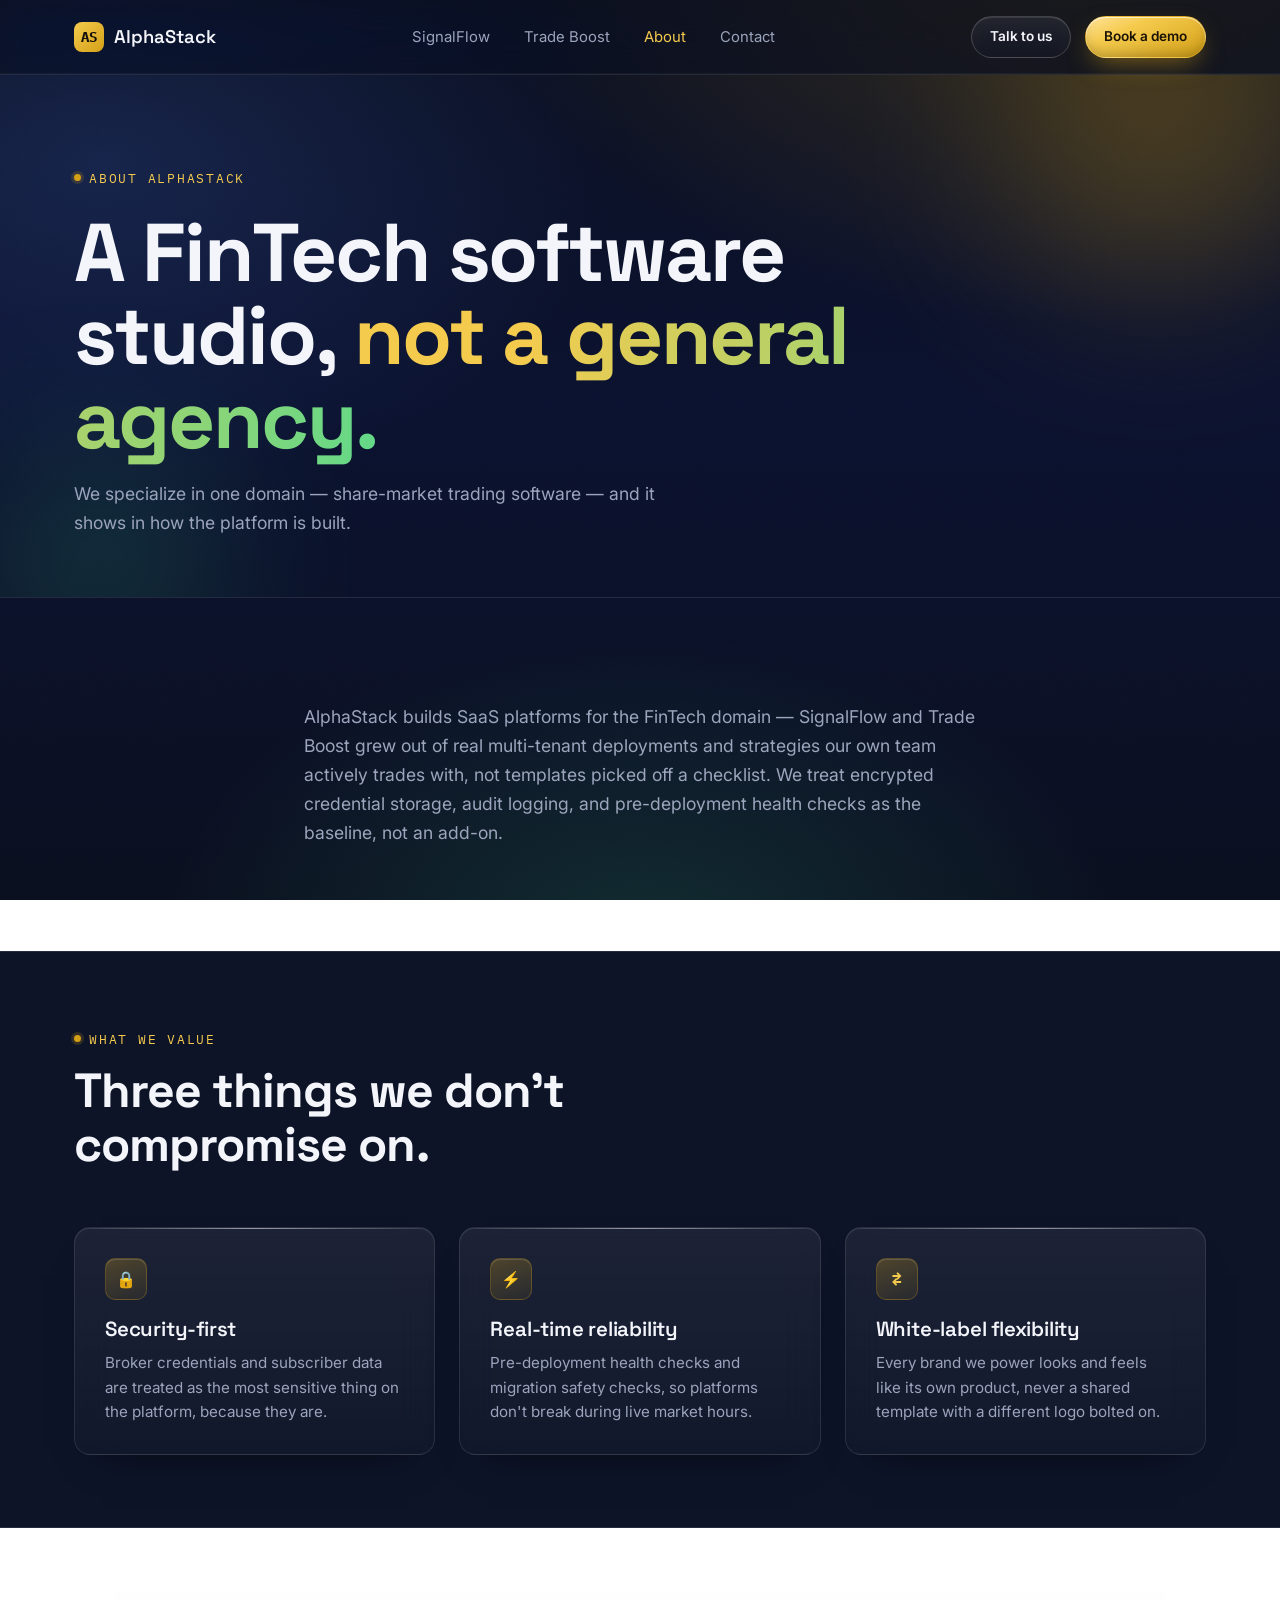
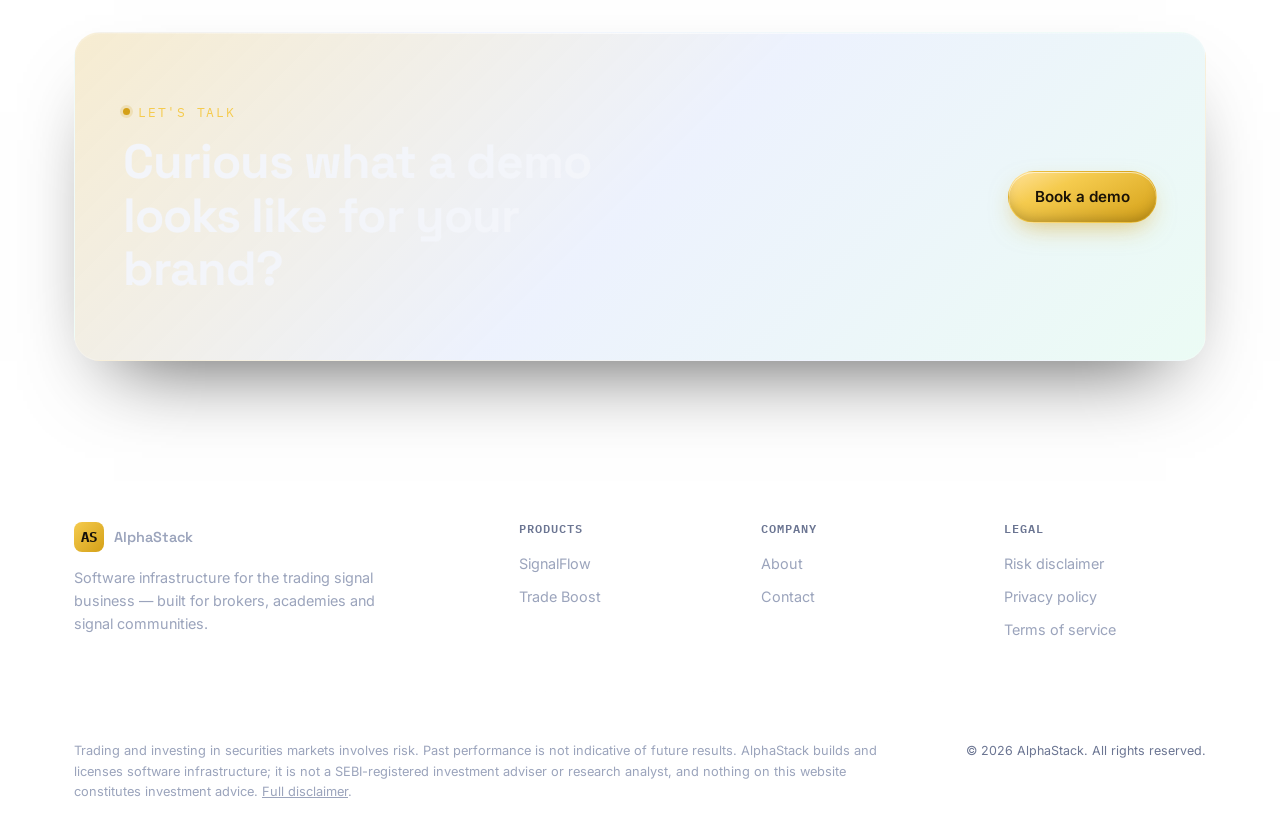
==== about.html @ 2ff77094 "Initial commit: AlphaStack marketing site Static HTML/CSS/JS site for SignalFlow and Trade Boost, pl" ====
<!DOCTYPE html>
<html lang="en">
<head>
<meta charset="UTF-8">
<meta name="viewport" content="width=device-width, initial-scale=1.0">
<title>About AlphaStack</title>
<meta name="description" content="AlphaStack is a FinTech software studio building white-label trading signal platforms for brokers and academies.">
<link rel="canonical" href="https://alphastack.in/about.html">
<link rel="icon" type="image/svg+xml" href="favicon.svg">
<meta property="og:type" content="website">
<meta property="og:title" content="About AlphaStack">
<meta property="og:description" content="AlphaStack is a FinTech software studio building white-label trading signal platforms for brokers and academies.">
<meta property="og:url" content="https://alphastack.in/about.html">
<meta property="og:image" content="https://alphastack.in/logos/SignalFlow-Logo.png">
<meta name="twitter:card" content="summary_large_image">
<meta name="twitter:title" content="About AlphaStack">
<meta name="twitter:description" content="AlphaStack is a FinTech software studio building white-label trading signal platforms for brokers and academies.">
<meta name="twitter:image" content="https://alphastack.in/logos/SignalFlow-Logo.png">
<link rel="preconnect" href="https://fonts.googleapis.com">
<link href="https://fonts.googleapis.com/css2?family=Space+Grotesk:wght@500;600;700&family=Inter:wght@400;500;600;700&family=IBM+Plex+Mono:wght@400;500;600&display=swap" rel="stylesheet">
<link rel="stylesheet" href="style.css">
</head>
<body>

<nav class="nav">
  <div class="wrap">
    <a href="index.html" class="brand"><span class="brand-mark">AS</span> AlphaStack</a>
    <ul class="nav-links">
      <li><a href="signalflow.html">SignalFlow</a></li>
      <li><a href="tradeboost.html">Trade Boost</a></li>
      <li><a href="about.html" class="active">About</a></li>
      <li><a href="contact.html">Contact</a></li>
      <li class="nav-cta-mobile"><a href="contact.html" class="btn btn-primary btn-sm">Book a demo</a></li>
    </ul>
    <div class="nav-cta">
      <a href="contact.html" class="btn btn-ghost btn-sm">Talk to us</a>
      <a href="contact.html" class="btn btn-primary btn-sm">Book a demo</a>
      <button class="nav-toggle" aria-label="Toggle menu" aria-expanded="false">☰</button>
    </div>
  </div>
</nav>

<header class="page-hero" style="position:relative; overflow:hidden;">
  <div class="hero-orbs"><div class="orb orb-1"></div><div class="orb orb-2"></div></div>
  <div class="wrap" style="position:relative; z-index:2;">
    <span class="eyebrow">About AlphaStack</span>
    <h1 class="type-statement" style="margin-top:22px;">A FinTech software studio, <span class="grad">not a general agency.</span></h1>
    <p class="lede">We specialize in one domain — share-market trading software — and it shows in how the platform is built.</p>
  </div>
</header>

<section class="section">
  <div class="wrap" style="max-width:720px;">
    <p class="lede reveal">AlphaStack builds SaaS platforms for the FinTech domain — SignalFlow and Trade Boost grew out of real multi-tenant deployments and strategies our own team actively trades with, not templates picked off a checklist. We treat encrypted credential storage, audit logging, and pre-deployment health checks as the baseline, not an add-on.</p>
  </div>
</section>

<section class="section section-tight" style="background:var(--bg-soft); border-top:1px solid var(--border); border-bottom:1px solid var(--border);">
  <div class="wrap">
    <div class="section-head reveal">
      <span class="eyebrow">What we value</span>
      <h2>Three things we don't compromise on.</h2>
    </div>
    <div class="grid-3">
      <div class="card reveal">
        <div class="icon">🔒</div>
        <h3>Security-first</h3>
        <p>Broker credentials and subscriber data are treated as the most sensitive thing on the platform, because they are.</p>
      </div>
      <div class="card reveal">
        <div class="icon">⚡</div>
        <h3>Real-time reliability</h3>
        <p>Pre-deployment health checks and migration safety checks, so platforms don't break during live market hours.</p>
      </div>
      <div class="card reveal">
        <div class="icon">⇄</div>
        <h3>White-label flexibility</h3>
        <p>Every brand we power looks and feels like its own product, never a shared template with a different logo bolted on.</p>
      </div>
    </div>
  </div>
</section>

<section class="section">
  <div class="wrap">
    <div class="cta-band reveal">
      <div>
        <span class="eyebrow">Let's talk</span>
        <h2 style="margin-top:12px;">Curious what a demo looks like for your brand?</h2>
      </div>
      <a href="contact.html" class="btn btn-primary">Book a demo</a>
    </div>
  </div>
</section>

<footer>
  <div class="wrap">
    <div class="footer-grid">
      <div>
        <a href="index.html" class="brand" style="margin-bottom:14px; display:inline-flex;"><span class="brand-mark">AS</span> AlphaStack</a>
        <p style="color:var(--text-muted); font-size:.9rem; max-width:320px;">Software infrastructure for the trading signal business — built for brokers, academies and signal communities.</p>
      </div>
      <div>
        <h4>Products</h4>
        <a href="signalflow.html">SignalFlow</a>
        <a href="tradeboost.html">Trade Boost</a>
      </div>
      <div>
        <h4>Company</h4>
        <a href="about.html">About</a>
        <a href="contact.html">Contact</a>
      </div>
      <div>
        <h4>Legal</h4>
        <a href="disclaimer.html">Risk disclaimer</a>
        <a href="privacy.html">Privacy policy</a>
        <a href="terms.html">Terms of service</a>
      </div>
    </div>
    <div class="divider-fade"></div>
    <div class="footer-bottom" style="margin-top:24px;">
      <p class="disclaimer-short">Trading and investing in securities markets involves risk. Past performance is not indicative of future results. AlphaStack builds and licenses software infrastructure; it is not a SEBI-registered investment adviser or research analyst, and nothing on this website constitutes investment advice. <a href="disclaimer.html">Full disclaimer</a>.</p>
      <p class="copyright">© 2026 AlphaStack. All rights reserved.</p>
    </div>
  </div>
</footer>

<script defer src="/_vercel/insights/script.js"></script>
<script src="script.js"></script>
</body>
</html>
---- style.css ----
/* ============================================================
   AlphaStack — Design tokens
   ============================================================ */
:root{
  --bg:            #0A0F1F;
  --bg-soft:       #0D1428;
  --surface:       rgba(255,255,255,.045);
  --surface-hi:    rgba(255,255,255,.075);
  --border:        rgba(255,255,255,.10);
  --border-hi:     rgba(255,255,255,.18);
  --text:          #F3F5FA;
  --text-muted:    #9BA4BC;
  --text-dim:      #6B7592;

  --gold:          #D4A017;
  --gold-soft:     #F5CB4E;
  --mint:          #3DDC97;
  --red:           #E5484D;
  --blue:          #4C7CF0;

  --font-display:  'Space Grotesk', system-ui, sans-serif;
  --font-body:     'Inter', system-ui, sans-serif;
  --font-mono:     'IBM Plex Mono', ui-monospace, monospace;

  --radius:        16px;
  --radius-sm:     10px;
  --max:           1180px;

  --ease: cubic-bezier(.16,.84,.44,1);
}

*,*::before,*::after{ box-sizing:border-box; }
html{ scroll-behavior:smooth; }
@media (prefers-reduced-motion: reduce){
  html{ scroll-behavior:auto; }
  *,*::before,*::after{ animation-duration:.001ms !important; animation-iteration-count:1 !important; transition-duration:.001ms !important; scroll-behavior:auto !important; }
}

body{
  cursor:url("[data-uri]") 16 16, auto;
  margin:0;
  background:
    radial-gradient(1000px 640px at 85% -8%, rgba(212,160,23,.22), transparent 62%),
    radial-gradient(900px 560px at 8% 18%, rgba(76,124,240,.18), transparent 58%),
    radial-gradient(800px 520px at 50% 105%, rgba(61,220,151,.14), transparent 60%),
    linear-gradient(180deg, #0A0F1F 0%, #0B1230 45%, #0A0F1F 100%);
  background-attachment:fixed;
  color:var(--text);
  font-family:var(--font-body);
  font-size:16px;
  line-height:1.6;
  -webkit-font-smoothing:antialiased;
  position:relative;
}

/* ---------- Grain overlay (Noise & Chromatic Mash-Up) ---------- */
body::before{
  content:"";
  position:fixed; inset:0; z-index:2; pointer-events:none;
  opacity:.05; mix-blend-mode:overlay;
  background-image:url("data:image/svg+xml,%3Csvg xmlns='http://www.w3.org/2000/svg' width='120' height='120'%3E%3Cfilter id='n'%3E%3CfeTurbulence type='fractalNoise' baseFrequency='0.9' numOctaves='2' stitchTiles='stitch'/%3E%3C/filter%3E%3Crect width='100%25' height='100%25' filter='url(%23n)'/%3E%3C/svg%3E");
}

img{ max-width:100%; display:block; }
a{ color:inherit; text-decoration:none; }
ul{ list-style:none; margin:0; padding:0; }

::selection{ background:var(--gold); color:#100C00; }

:focus-visible{
  outline: 2px solid var(--gold-soft);
  outline-offset: 3px;
  border-radius: 4px;
}

.wrap{ max-width:var(--max); margin:0 auto; padding:0 24px; }
.eyebrow{
  font-family:var(--font-mono);
  font-size:12.5px;
  letter-spacing:.14em;
  text-transform:uppercase;
  color:var(--gold-soft);
  display:inline-flex;
  align-items:center;
  gap:8px;
}
.eyebrow::before{
  content:"";
  width:7px; height:7px; border-radius:50%;
  background:var(--gold);
  box-shadow:0 0 0 3px rgba(212,160,23,.18);
}

h1,h2,h3,h4{
  font-family:var(--font-display);
  font-weight:600;
  letter-spacing:-.01em;
  line-height:1.12;
  margin:0;
}
h1{ font-size:clamp(2.6rem, 5.6vw, 4.6rem); font-weight:700; letter-spacing:-.02em; }
h2{ font-size:clamp(2rem, 3.8vw, 3rem); font-weight:700; letter-spacing:-.02em; }
h3{ font-size:1.28rem; }
p{ margin:0; }
.lede{ color:var(--text-muted); font-size:1.1rem; line-height:1.65; }
.mono{ font-family:var(--font-mono); }

.section{ padding:104px 0; position:relative; }
.section-tight{ padding:72px 0; }
.section-head{ max-width:640px; margin-bottom:56px; }
.section-head h2{ margin-top:14px; }
.section-head p{ margin-top:16px; }

/* ---------- Buttons ---------- */
.btn{
  display:inline-flex; align-items:center; gap:8px;
  font-family:var(--font-body); font-weight:600; font-size:.95rem;
  padding:13px 26px; border-radius:999px; border:1px solid transparent;
  cursor:pointer; transition:transform .25s var(--ease), background .25s, border-color .25s, box-shadow .25s;
  white-space:nowrap; position:relative; overflow:hidden;
}
.btn:hover{ transform:translateY(-2px); }
.btn:active{ transform:translateY(0) scale(.96); transition:transform .12s ease-out; }
.btn-primary{
  background:linear-gradient(155deg, #FFE29A 0%, var(--gold-soft) 32%, var(--gold) 100%);
  color:#1A1206;
  box-shadow:inset 0 1px 0 rgba(255,255,255,.6), inset 0 -8px 14px -6px rgba(0,0,0,.25), 0 10px 26px -8px rgba(212,160,23,.6);
}
.btn-primary:hover{ box-shadow:inset 0 1px 0 rgba(255,255,255,.7), inset 0 -8px 14px -6px rgba(0,0,0,.2), 0 14px 34px -8px rgba(212,160,23,.75); }
.btn-ghost{
  background:linear-gradient(180deg, rgba(255,255,255,.08), rgba(255,255,255,.02));
  backdrop-filter:blur(10px);
  color:var(--text); border-color:var(--border-hi);
  box-shadow:inset 0 1px 0 rgba(255,255,255,.1);
}
.btn-ghost:hover{ border-color:var(--gold-soft); color:var(--gold-soft); }
.btn-sm{ padding:9px 18px; font-size:.85rem; }

/* ---------- Nav ---------- */
.nav{
  position:sticky; top:0; z-index:100;
  background:rgba(10,15,31,.62);
  backdrop-filter:blur(20px) saturate(160%); -webkit-backdrop-filter:blur(20px) saturate(160%);
  border-bottom:1px solid var(--border);
  box-shadow:inset 0 -1px 0 rgba(255,255,255,.04);
}
.nav .wrap{ display:flex; align-items:center; justify-content:space-between; height:74px; }
.brand{ display:flex; align-items:center; gap:10px; font-family:var(--font-display); font-weight:600; font-size:1.15rem; }
.brand-mark{
  width:30px; height:30px; border-radius:8px;
  background:linear-gradient(135deg, var(--gold-soft), var(--gold));
  display:flex; align-items:center; justify-content:center;
  color:#15100A; font-family:var(--font-mono); font-weight:700; font-size:14px;
}
.nav-links{ display:flex; align-items:center; gap:34px; }
.nav-links a{ font-size:.93rem; color:var(--text-muted); transition:color .2s; position:relative; }
.nav-links a:hover{ color:var(--text); }
.nav-links a.active{ color:var(--gold-soft); }
.nav-cta{ display:flex; align-items:center; gap:14px; }
.nav-toggle{ display:none; background:none; border:1px solid var(--border); border-radius:8px; padding:8px 10px; color:var(--text); cursor:pointer; }
.nav-cta-mobile{ display:none; }

@media (max-width: 900px){
  .nav-links{
    position:fixed; inset:74px 0 0 0; background:var(--bg-soft);
    flex-direction:column; padding:32px 24px; gap:22px; align-items:flex-start;
    transform:translateX(100%); transition:transform .35s var(--ease);
    border-top:1px solid var(--border);
  }
  .nav-links.open{ transform:translateX(0); }
  .nav-toggle{ display:inline-flex; }
  .nav-cta .btn-ghost, .nav-cta .btn-primary{ display:none; }
  .nav-cta-mobile{ display:list-item; margin-top:10px; }
}

/* ---------- Hero ---------- */
.hero{ padding:110px 0 72px; overflow:hidden; position:relative; }
.hero-grid{ display:grid; grid-template-columns:1.15fr .85fr; gap:56px; align-items:center; position:relative; z-index:2; }
.hero h1{ margin-top:22px; }
.hero-actions{ display:flex; gap:14px; margin-top:34px; flex-wrap:wrap; }
.hero-note{ margin-top:18px; color:var(--text-dim); font-size:.85rem; }

/* Chromatic glow orbs — signature background motif */
.hero-orbs{ position:absolute; inset:0; z-index:0; overflow:hidden; pointer-events:none; }
.orb{ position:absolute; border-radius:50%; filter:blur(70px); opacity:.55; animation:orbFloat 16s ease-in-out infinite; }
.orb-1{ width:480px; height:480px; top:-180px; right:-120px; background:radial-gradient(circle, rgba(212,160,23,.55), transparent 70%); animation-delay:0s; }
.orb-2{ width:360px; height:360px; bottom:-140px; left:-80px; background:radial-gradient(circle, rgba(61,220,151,.4), transparent 70%); animation-delay:-6s; }
.orb-3{ width:280px; height:280px; top:30%; left:38%; background:radial-gradient(circle, rgba(229,72,77,.22), transparent 70%); animation-delay:-11s; }
@keyframes orbFloat{
  0%,100%{ transform:translate(0,0) scale(1); }
  33%{ transform:translate(30px,-25px) scale(1.08); }
  66%{ transform:translate(-24px,20px) scale(.95); }
}
@media (prefers-reduced-motion: reduce){ .orb{ animation:none; } }

/* Oversized typographic statement */
.type-statement{
  font-family:var(--font-display);
  font-size:clamp(2.8rem, 6.4vw, 5.4rem);
  font-weight:700;
  letter-spacing:-.025em;
  line-height:1.02;
}
.type-statement .grad{
  background:linear-gradient(100deg, var(--gold-soft) 10%, var(--mint) 55%, var(--gold-soft) 90%);
  background-size:220% 100%;
  -webkit-background-clip:text; background-clip:text; color:transparent;
  animation:gradShift 7s ease infinite;
}
@keyframes gradShift{
  0%,100%{ background-position:0% 50%; }
  50%{ background-position:100% 50%; }
}

.pill{ padding:3px 9px; border-radius:999px; font-size:.7rem; font-weight:700; letter-spacing:.03em; }
.pill-buy{ background:rgba(61,220,151,.14); color:var(--mint); }
.pill-sell{ background:rgba(229,72,77,.14); color:var(--red); }
.live-dot{ width:6px; height:6px; border-radius:50%; background:var(--mint); display:inline-block; margin-right:6px; animation:pulse 1.6s infinite; }
@keyframes pulse{ 0%,100%{ opacity:1; } 50%{ opacity:.35; } }

@media (max-width: 900px){
  .hero-grid{ grid-template-columns:1fr; }
}

/* ---------- Cards / grids ---------- */
.grid-2{ display:grid; grid-template-columns:1fr 1fr; gap:26px; }
.grid-3{ display:grid; grid-template-columns:repeat(3,1fr); gap:24px; }
.grid-4{ display:grid; grid-template-columns:repeat(4,1fr); gap:22px; }
@media (max-width: 980px){ .grid-3,.grid-4{ grid-template-columns:1fr 1fr; } }
@media (max-width: 640px){ .grid-2,.grid-3,.grid-4{ grid-template-columns:1fr; } }

.card{
  background:linear-gradient(180deg, rgba(255,255,255,.065), rgba(255,255,255,.02));
  backdrop-filter:blur(18px); -webkit-backdrop-filter:blur(18px);
  border:1px solid var(--border); border-radius:var(--radius);
  padding:30px; position:relative; overflow:hidden;
  box-shadow:inset 0 1px 0 rgba(255,255,255,.08), 0 20px 40px -28px rgba(0,0,0,.7);
  transition:border-color .25s, transform .25s var(--ease), box-shadow .25s;
}
.card::before{
  content:""; position:absolute; top:0; left:0; right:0; height:1px;
  background:linear-gradient(90deg, transparent, rgba(255,255,255,.5), transparent);
}
.card:hover{
  border-color:rgba(212,160,23,.45); transform:translateY(-4px);
  box-shadow:inset 0 1px 0 rgba(255,255,255,.1), 0 26px 50px -24px rgba(0,0,0,.75), 0 0 0 1px rgba(212,160,23,.12);
}
.card-accent{ transition:border-color .25s, transform .25s var(--ease), box-shadow .25s; }
.card-accent-mint:hover{ border-color:rgba(61,220,151,.5); box-shadow:inset 0 1px 0 rgba(255,255,255,.1), 0 26px 50px -24px rgba(0,0,0,.75), 0 0 32px -6px rgba(61,220,151,.35); }
.card-accent-blue:hover{ border-color:rgba(76,124,240,.5); box-shadow:inset 0 1px 0 rgba(255,255,255,.1), 0 26px 50px -24px rgba(0,0,0,.75), 0 0 32px -6px rgba(76,124,240,.35); }
.card-accent-gold:hover{ border-color:rgba(212,160,23,.5); box-shadow:inset 0 1px 0 rgba(255,255,255,.1), 0 26px 50px -24px rgba(0,0,0,.75), 0 0 32px -6px rgba(212,160,23,.35); }
.icon-mint{ background:linear-gradient(160deg, rgba(61,220,151,.28), rgba(61,220,151,.08)); border-color:rgba(61,220,151,.3); color:var(--mint); }
.icon-blue{ background:linear-gradient(160deg, rgba(76,124,240,.28), rgba(76,124,240,.08)); border-color:rgba(76,124,240,.3); color:var(--blue); }
.icon-gold{ background:linear-gradient(160deg, rgba(212,160,23,.28), rgba(212,160,23,.08)); border-color:rgba(212,160,23,.3); color:var(--gold-soft); }
.card .icon{
  width:42px; height:42px; border-radius:10px; margin-bottom:18px;
  background:linear-gradient(160deg, rgba(212,160,23,.28), rgba(212,160,23,.08));
  border:1px solid rgba(212,160,23,.25);
  color:var(--gold-soft);
  box-shadow:inset 0 1px 0 rgba(255,255,255,.15);
  display:flex; align-items:center; justify-content:center; font-family:var(--font-mono); font-weight:700;
}
.card h3{ margin-bottom:10px; }
.card p{ color:var(--text-muted); font-size:.95rem; }

.product-card{
  background:linear-gradient(165deg, rgba(255,255,255,.08), rgba(255,255,255,.02));
  backdrop-filter:blur(20px); -webkit-backdrop-filter:blur(20px);
  border:1px solid var(--border-hi); border-radius:22px; padding:38px;
  display:flex; flex-direction:column; gap:18px; position:relative; overflow:hidden;
  box-shadow:inset 0 1px 0 rgba(255,255,255,.12), 0 30px 60px -30px rgba(0,0,0,.75);
}
.product-card::before{
  content:""; position:absolute; top:0; left:0; right:0; height:1px;
  background:linear-gradient(90deg, transparent, rgba(255,255,255,.6), transparent);
}
.product-card::after{
  content:""; position:absolute; width:260px; height:260px; border-radius:50%;
  background:radial-gradient(circle, rgba(212,160,23,.22), transparent 70%);
  top:-100px; right:-100px; filter:blur(10px);
}
.product-tag{ font-family:var(--font-mono); font-size:.72rem; letter-spacing:.1em; text-transform:uppercase; color:var(--gold-soft); }
.product-head{ display:flex; align-items:center; gap:12px; }

/* ---------- Product logo (rendered directly on the dark background, no light panel) ---------- */
.brand-logo-chip{ display:inline-flex; align-items:center; }
.brand-logo-chip img{ display:block; height:28px; width:auto; filter:drop-shadow(0 2px 10px rgba(0,0,0,.45)); }
.brand-logo-chip.lg img{ height:38px; }
.brand-logo-chip.icon img{ height:40px; }
/* Trade Boost's source logo has a dark navy wordmark that disappears on our dark theme —
   invert it to a clean white mark instead of boxing it in a light panel. */
.brand-logo-chip.mono img{ filter:brightness(0) invert(1) drop-shadow(0 2px 10px rgba(0,0,0,.4)); opacity:.95; }
.product-feats{ display:flex; flex-direction:column; gap:9px; margin-top:6px; }
.product-feats li{ display:flex; gap:10px; align-items:flex-start; color:var(--text-muted); font-size:.92rem; }
.product-feats li::before{ content:"★"; color:var(--gold-soft); flex-shrink:0; }

/* ---------- Steps ---------- */
.steps{ display:grid; grid-template-columns:repeat(3,1fr); gap:30px; counter-reset:step; }
@media (max-width:900px){ .steps{ grid-template-columns:1fr; } }
.step{ position:relative; padding-top:8px; }
.step::before{
  counter-increment:step; content:counter(step,decimal-leading-zero);
  font-family:var(--font-mono); font-size:2.4rem; color:var(--border); font-weight:600; display:block; margin-bottom:12px;
}
.step h3{ margin-bottom:8px; }
.step p{ color:var(--text-muted); font-size:.93rem; }

/* ---------- Stats ---------- */
.stats{
  display:grid; grid-template-columns:repeat(3,1fr); gap:1px;
  background:var(--border); border:1px solid var(--border); border-radius:var(--radius); overflow:hidden;
}
@media (max-width:760px){ .stats{ grid-template-columns:1fr; } }
.stat{
  background:linear-gradient(180deg, rgba(255,255,255,.06), rgba(255,255,255,.015));
  backdrop-filter:blur(16px); -webkit-backdrop-filter:blur(16px);
  padding:34px 24px; text-align:center;
  box-shadow:inset 0 1px 0 rgba(255,255,255,.08);
}
.stat .num{ font-family:var(--font-mono); font-size:2.1rem; color:var(--gold-soft); font-weight:600; }
.stat .lbl{ color:var(--text-dim); font-size:.82rem; margin-top:6px; }

/* ---------- Testimonial ---------- */
.testimonial{
  background:linear-gradient(165deg, rgba(255,255,255,.08), rgba(255,255,255,.02));
  backdrop-filter:blur(20px); -webkit-backdrop-filter:blur(20px);
  border:1px solid var(--border-hi); border-radius:22px;
  box-shadow:inset 0 1px 0 rgba(255,255,255,.12), 0 30px 60px -30px rgba(0,0,0,.7);
  padding:48px; display:grid; grid-template-columns:auto 1fr; gap:28px; align-items:center;
  position:relative; overflow:hidden;
}
.testimonial::before{
  content:""; position:absolute; top:0; left:0; right:0; height:1px;
  background:linear-gradient(90deg, transparent, rgba(255,255,255,.5), transparent);
}
@media (max-width:700px){ .testimonial{ grid-template-columns:1fr; } }
.quote-mark{ font-family:var(--font-display); font-size:4rem; color:var(--gold); line-height:1; opacity:.5; }
.testimonial blockquote{ margin:0; font-size:1.2rem; font-family:var(--font-display); font-weight:500; line-height:1.5; }
.testimonial cite{ display:block; margin-top:16px; color:var(--text-dim); font-style:normal; font-size:.88rem; }

/* ---------- CTA band ---------- */
.cta-band{
  background:linear-gradient(135deg, rgba(212,160,23,.20), rgba(76,124,240,.10), rgba(61,220,151,.10));
  backdrop-filter:blur(20px); -webkit-backdrop-filter:blur(20px);
  border:1px solid var(--border-hi); border-radius:26px; padding:64px 48px;
  box-shadow:inset 0 1px 0 rgba(255,255,255,.15), 0 40px 80px -40px rgba(0,0,0,.7);
  display:flex; justify-content:space-between; align-items:center; gap:32px; flex-wrap:wrap;
  position:relative; overflow:hidden;
}
.cta-band::before{
  content:""; position:absolute; top:0; left:0; right:0; height:1px;
  background:linear-gradient(90deg, transparent, rgba(255,255,255,.6), transparent);
}
.cta-band h2{ max-width:480px; }

/* ---------- Footer ---------- */
footer{ border-top:1px solid var(--border); padding:56px 0 28px; }
.footer-grid{ display:grid; grid-template-columns:2fr 1fr 1fr 1fr; gap:40px; margin-bottom:40px; }
@media (max-width:760px){ .footer-grid{ grid-template-columns:1fr 1fr; } }
.footer-grid h4{ font-family:var(--font-mono); font-size:.78rem; text-transform:uppercase; letter-spacing:.08em; color:var(--text-dim); margin-bottom:16px; }
.footer-grid a{ display:block; color:var(--text-muted); font-size:.9rem; margin-bottom:10px; transition:color .2s; }
.footer-grid a:hover{ color:var(--gold-soft); }
.footer-bottom{ border-top:1px solid var(--border); padding-top:24px; display:flex; justify-content:space-between; gap:20px; flex-wrap:wrap; }
.disclaimer-short{ color:var(--text-muted); font-size:.8rem; max-width:820px; line-height:1.6; }
.disclaimer-short a{ color:var(--text-muted); text-decoration:underline; }
.copyright{ color:var(--text-dim); font-size:.78rem; white-space:nowrap; }

/* ---------- Reveal ---------- */
.reveal{ opacity:0; transform:translateY(24px) scale(.985); transition:opacity .8s var(--ease), transform .8s var(--ease); }
.reveal.in{ opacity:1; transform:translateY(0) scale(1); }
.reveal-stagger.in > *{ transition-delay:calc(var(--i, 0) * 90ms); }

/* ---------- Cursor blob (soft glow trailing the pointer) ---------- */
.cursor-blob{
  position:fixed; top:0; left:0; width:380px; height:380px; border-radius:50%;
  background:radial-gradient(circle, rgba(212,160,23,.32), rgba(61,220,151,.16) 45%, transparent 72%);
  filter:blur(50px); mix-blend-mode:screen;
  pointer-events:none; z-index:1; opacity:0; transition:opacity .4s ease;
}
.cursor-blob.active{ opacity:1; }

/* ---------- Scroll progress bar (cinematic motion touch) ---------- */
.scroll-progress{
  position:fixed; top:0; left:0; height:3px; width:0%;
  background:linear-gradient(90deg, var(--gold), var(--mint));
  z-index:200; transition:width .1s linear;
}

/* ---------- Bento grid (visual-first feature layout) ---------- */
.bento-grid{
  display:grid; grid-template-columns:repeat(4,1fr); grid-auto-rows:180px; gap:18px;
}
.bento-tile{
  background:linear-gradient(180deg, rgba(255,255,255,.07), rgba(255,255,255,.02));
  backdrop-filter:blur(18px); -webkit-backdrop-filter:blur(18px);
  border:1px solid var(--border-hi); border-radius:20px;
  padding:26px; position:relative; overflow:hidden;
  box-shadow:inset 0 1px 0 rgba(255,255,255,.1), 0 20px 40px -28px rgba(0,0,0,.7);
  display:flex; flex-direction:column; justify-content:space-between;
  transition:transform .3s var(--ease), border-color .3s;
}
.bento-tile::before{
  content:""; position:absolute; top:0; left:0; right:0; height:1px;
  background:linear-gradient(90deg, transparent, rgba(255,255,255,.5), transparent);
}
.bento-tile:hover{ transform:translateY(-4px); border-color:rgba(212,160,23,.4); }
.bento-wide{ grid-column:span 2; }
.bento-tall{ grid-row:span 2; }
.bento-tag{ font-family:var(--font-mono); font-size:.7rem; letter-spacing:.08em; text-transform:uppercase; color:var(--text-dim); }
.bento-num{ font-family:var(--font-mono); font-weight:700; font-size:2.6rem; color:var(--gold-soft); line-height:1; }
.bento-label{ font-family:var(--font-display); font-size:1.05rem; font-weight:600; margin-top:6px; }
@media (max-width:980px){ .bento-grid{ grid-template-columns:repeat(2,1fr); grid-auto-rows:170px; } .bento-wide{ grid-column:span 2; } }
@media (max-width:600px){ .bento-grid{ grid-template-columns:1fr; } .bento-wide, .bento-tall{ grid-column:span 1; grid-row:span 1; } .bento-tile{ min-height:170px; } }

/* Sparkline mini-chart */
.sparkline{ width:100%; height:44px; }
.sparkline path{ fill:none; stroke:var(--mint); stroke-width:2; }
.sparkline .fill{ fill:url(#sparkFill); stroke:none; }

/* Network node diagram (signal-flow motif) */
.network-svg{ width:100%; height:100%; position:absolute; inset:0; opacity:.9; }
.network-svg circle{ fill:var(--gold-soft); }
.network-svg circle.pulse{ animation:nodePulse 2.4s ease-in-out infinite; }
.network-svg circle:nth-child(2).pulse{ animation-delay:.4s; }
.network-svg circle:nth-child(3).pulse{ animation-delay:.8s; }
@keyframes nodePulse{ 0%,100%{ opacity:.5; r:3; } 50%{ opacity:1; r:5; } }
.network-svg line{ stroke:rgba(212,160,23,.35); stroke-width:1; }
.network-svg .flow{ stroke:var(--mint); stroke-width:1.6; stroke-dasharray:6 10; animation:flowMove 1.8s linear infinite; }
@keyframes flowMove{ to{ stroke-dashoffset:-32; } }

/* ---------- Hero visual stage (replaces list-style panel on homepage) ---------- */
.hero-stage{ position:relative; height:420px; display:flex; flex-direction:column; align-items:center; justify-content:center; }
.hero-stage .blob{
  position:absolute; width:340px; height:340px; border-radius:42% 58% 65% 35% / 45% 40% 60% 55%;
  background:conic-gradient(from 180deg, rgba(212,160,23,.55), rgba(76,124,240,.4), rgba(61,220,151,.45), rgba(212,160,23,.55));
  filter:blur(30px); opacity:.65; animation:blobMorph 12s ease-in-out infinite;
}
@keyframes blobMorph{
  0%,100%{ border-radius:42% 58% 65% 35% / 45% 40% 60% 55%; transform:rotate(0deg) scale(1); }
  50%{ border-radius:65% 35% 42% 58% / 55% 60% 40% 45%; transform:rotate(20deg) scale(1.08); }
}
.hero-stage .stage-card{
  position:relative; z-index:2; width:280px;
  background:linear-gradient(180deg, rgba(255,255,255,.1), rgba(255,255,255,.03));
  backdrop-filter:blur(24px); -webkit-backdrop-filter:blur(24px);
  border:1px solid var(--border-hi); border-radius:20px; padding:24px;
  box-shadow:inset 0 1px 0 rgba(255,255,255,.18), 0 40px 90px -30px rgba(0,0,0,.85);
}
.stage-metric{ display:flex; align-items:baseline; gap:8px; margin-bottom:4px; }
.stage-metric .n{ font-family:var(--font-mono); font-size:2.2rem; font-weight:700; color:var(--mint); }
.stage-metric .u{ color:var(--text-dim); font-size:.8rem; }
.stage-pills{ display:flex; gap:8px; margin-top:16px; flex-wrap:wrap; }
.page-hero{ padding:88px 0 60px; border-bottom:1px solid var(--border); position:relative; }
.page-hero h1{ margin-top:16px; max-width:820px; }
.page-hero p{ margin-top:18px; max-width:620px; }
.page-hero .wrap{ position:relative; z-index:2; }

/* ---------- Strategy cards (Trade Boost) ---------- */
.strategy-card{
  background:linear-gradient(180deg, rgba(255,255,255,.06), rgba(255,255,255,.02));
  backdrop-filter:blur(16px); -webkit-backdrop-filter:blur(16px);
  border:1px solid var(--border-hi); border-radius:var(--radius); padding:26px;
  box-shadow:inset 0 1px 0 rgba(255,255,255,.1), 0 20px 40px -28px rgba(0,0,0,.7);
}
.strategy-card .mono{ color:var(--gold-soft); font-size:.75rem; letter-spacing:.06em; }
.strategy-card h3{ margin:10px 0 8px; }
.strategy-card p{ color:var(--text-muted); font-size:.9rem; }

/* ---------- Live alert mockup ---------- */
.alert-mock{
  background:linear-gradient(165deg, rgba(255,255,255,.09), rgba(255,255,255,.03));
  backdrop-filter:blur(20px); -webkit-backdrop-filter:blur(20px);
  border:1px solid var(--border-hi); border-radius:18px; padding:26px; max-width:380px;
  box-shadow:inset 0 1px 0 rgba(255,255,255,.15), 0 30px 60px -30px rgba(0,0,0,.75);
}
.alert-head{ display:flex; justify-content:space-between; align-items:center; margin-bottom:18px; }
.alert-badge{ display:flex; align-items:center; font-family:var(--font-mono); font-size:.72rem; color:var(--mint); }
.alert-sym{ font-family:var(--font-mono); font-size:1.4rem; font-weight:600; margin-bottom:4px; }
.alert-rows{ display:grid; grid-template-columns:1fr 1fr 1fr; gap:12px; margin-top:18px; }
.alert-rows div{ background:var(--bg-soft); border:1px solid var(--border); border-radius:10px; padding:12px; text-align:center; }
.alert-rows .k{ font-size:.7rem; color:var(--text-dim); text-transform:uppercase; letter-spacing:.05em; }
.alert-rows .v{ font-family:var(--font-mono); font-weight:600; margin-top:4px; }

/* ---------- Pricing table ---------- */
.pricing-line{ text-align:center; max-width:640px; margin:0 auto 40px; }
.pricing-line p{ font-family:var(--font-display); font-size:1.35rem; font-weight:500; line-height:1.5; }
table.pricing{
  width:100%; border-collapse:collapse;
  background:linear-gradient(180deg, rgba(255,255,255,.06), rgba(255,255,255,.02));
  backdrop-filter:blur(16px); -webkit-backdrop-filter:blur(16px);
  border:1px solid var(--border-hi); border-radius:var(--radius); overflow:hidden;
  box-shadow:inset 0 1px 0 rgba(255,255,255,.1), 0 20px 40px -28px rgba(0,0,0,.7);
}
table.pricing th, table.pricing td{ padding:18px 22px; text-align:left; border-bottom:1px solid var(--border); font-size:.94rem; }
table.pricing th{ font-family:var(--font-mono); font-size:.75rem; text-transform:uppercase; letter-spacing:.06em; color:var(--text-dim); background:var(--bg-soft); }
table.pricing tr:last-child td{ border-bottom:none; }
table.pricing td.fee{ font-family:var(--font-mono); color:var(--gold-soft); font-weight:600; }
.pilot-note{
  margin-top:20px; padding:18px 22px; border-left:3px solid var(--gold);
  background:linear-gradient(180deg, rgba(255,255,255,.06), rgba(255,255,255,.02));
  backdrop-filter:blur(14px); -webkit-backdrop-filter:blur(14px);
  border-radius:0 10px 10px 0; color:var(--text-muted); font-size:.9rem;
}
.support-line{ text-align:center; margin-top:28px; color:var(--text-dim); font-size:.88rem; }

/* ---------- Form ---------- */
.form-card{
  background:linear-gradient(165deg, rgba(255,255,255,.08), rgba(255,255,255,.02));
  backdrop-filter:blur(20px); -webkit-backdrop-filter:blur(20px);
  border:1px solid var(--border-hi); border-radius:var(--radius); padding:36px; max-width:560px;
  box-shadow:inset 0 1px 0 rgba(255,255,255,.12), 0 30px 60px -30px rgba(0,0,0,.75);
}
.field{ margin-bottom:20px; }
.field label{ display:block; font-size:.82rem; color:var(--text-muted); margin-bottom:8px; }
.field input, .field select, .field textarea{
  width:100%; background:var(--bg-soft); border:1px solid var(--border); border-radius:10px;
  padding:12px 14px; color:var(--text); font-family:var(--font-body); font-size:.94rem;
}
.field textarea{ resize:vertical; min-height:110px; }
.field input:focus, .field select:focus, .field textarea:focus{ outline:none; border-color:var(--gold); }
.contact-grid{ display:grid; grid-template-columns:1fr 1fr; gap:48px; align-items:start; }
@media (max-width:860px){ .contact-grid{ grid-template-columns:1fr; } }
.contact-info .item{ margin-bottom:26px; }
.contact-info .k{ font-family:var(--font-mono); font-size:.75rem; text-transform:uppercase; color:var(--text-dim); letter-spacing:.06em; margin-bottom:6px; }

/* ---------- Legal page ---------- */
.legal{ max-width:760px; }
.legal h2{ font-size:1.3rem; margin-top:36px; margin-bottom:12px; }
.legal p{ color:var(--text-muted); margin-bottom:16px; line-height:1.75; }
.legal p:first-of-type{ margin-top:0; }

/* ---------- Misc ---------- */
.divider-fade{ height:1px; background:linear-gradient(90deg, transparent, var(--border), transparent); margin:0 0 0; }
.badge-row{ display:flex; gap:10px; flex-wrap:wrap; margin-top:22px; }
.badge{ font-family:var(--font-mono); font-size:.72rem; color:var(--text-dim); border:1px solid var(--border); padding:6px 12px; border-radius:999px; }

/* ---------- Product screenshots ---------- */
.screenshot{ transition:transform .4s var(--ease); }
.screenshot:hover{ transform:translateY(-6px); }
.screenshot img{ width:100%; height:auto; }
.screenshot-caption{ text-align:center; color:var(--text-dim); font-size:.85rem; margin-top:16px; }
.split-media{ display:grid; grid-template-columns:1fr 1fr; gap:56px; align-items:center; }
@media (max-width:900px){ .split-media{ grid-template-columns:1fr; } }

/* ---------- Accordion (FAQ) ---------- */
.accordion{ display:flex; flex-direction:column; gap:12px; max-width:820px; margin-left:auto; margin-right:auto; }
.accordion-item{
  background:linear-gradient(180deg, rgba(255,255,255,.05), rgba(255,255,255,.015));
  backdrop-filter:blur(14px); -webkit-backdrop-filter:blur(14px);
  border:1px solid var(--border); border-radius:var(--radius-sm);
  overflow:hidden; transition:border-color .25s;
}
.accordion-item:hover{ border-color:var(--border-hi); }
.accordion-trigger{
  width:100%; display:flex; justify-content:space-between; align-items:center; gap:16px;
  background:none; border:none; text-align:left; cursor:pointer;
  padding:18px 22px; font-family:var(--font-display); font-weight:600; font-size:1rem; color:var(--text);
}
.accordion-plus{
  flex-shrink:0; width:26px; height:26px; border-radius:50%;
  display:flex; align-items:center; justify-content:center;
  border:1px solid var(--border-hi); color:var(--gold-soft); font-size:1.1rem; line-height:1;
  transition:transform .3s var(--ease), background .25s;
}
.accordion-item.open .accordion-plus{ transform:rotate(45deg); background:rgba(212,160,23,.14); }
.accordion-panel{
  max-height:0; overflow:hidden; transition:max-height .35s var(--ease), padding .35s var(--ease);
  padding:0 22px;
}
.accordion-panel p{ color:var(--text-muted); font-size:.94rem; line-height:1.6; padding-bottom:20px; }
.accordion-item.open .accordion-panel{ max-height:200px; }
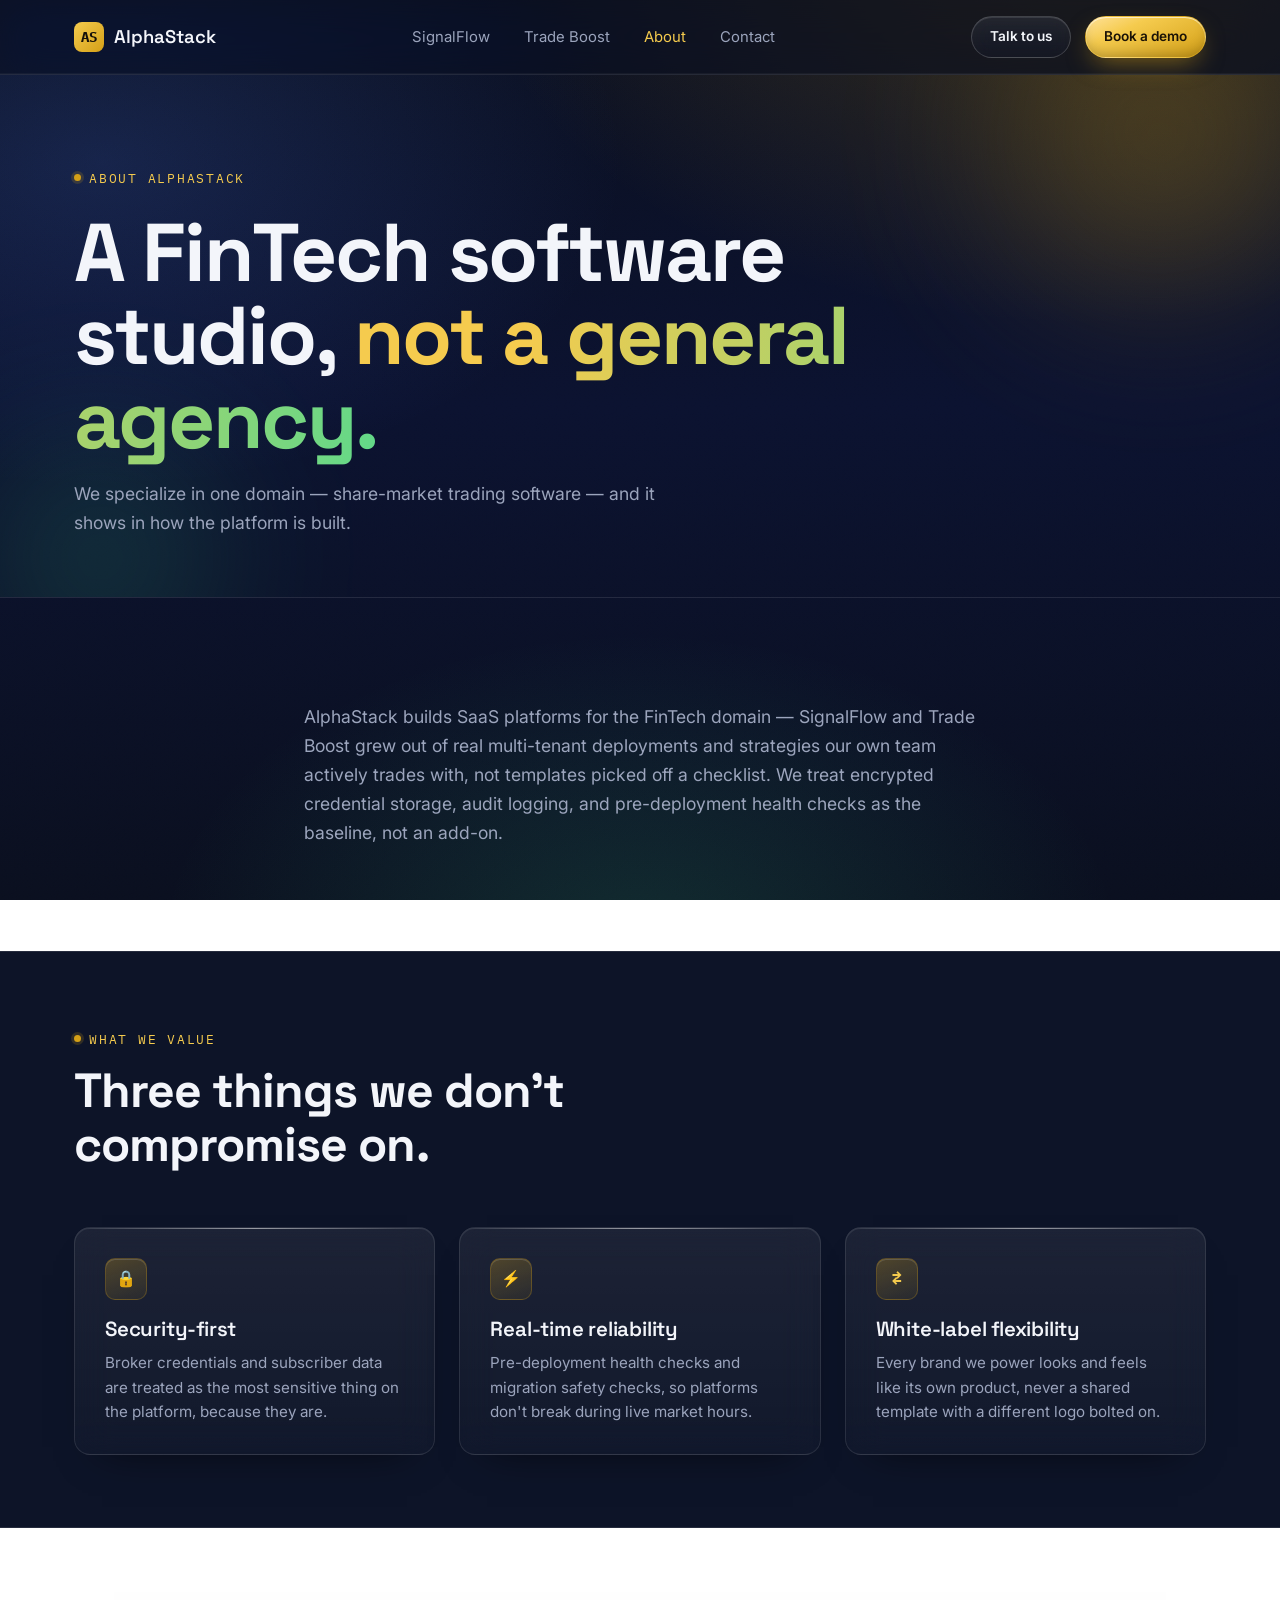
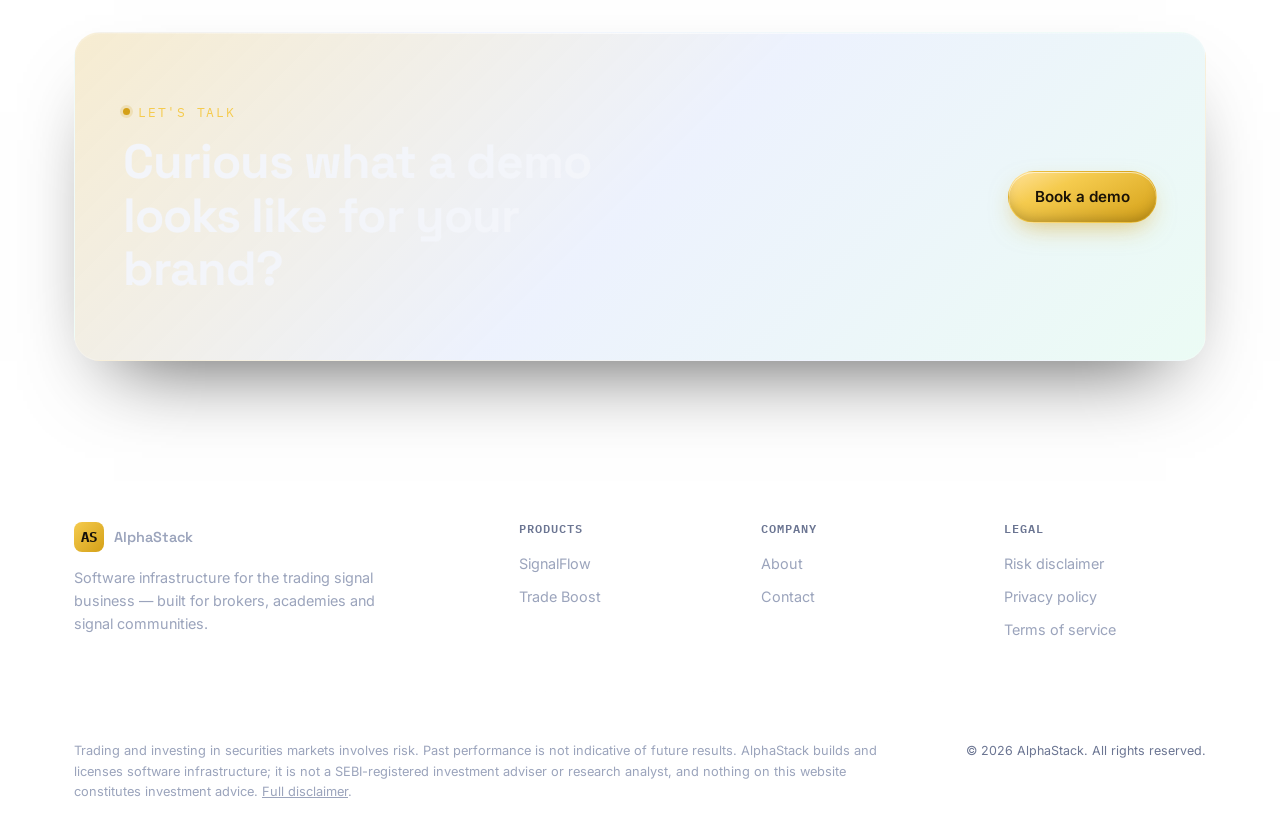
==== commit 31edbeab: "Fix canonical/OG/Twitter URLs to point at the live deployment They hardcoded alphastack.in, a domain" ====
--- a/about.html
+++ b/about.html
@@ -5,17 +5,17 @@
 <meta name="viewport" content="width=device-width, initial-scale=1.0">
 <title>About AlphaStack</title>
 <meta name="description" content="AlphaStack is a FinTech software studio building white-label trading signal platforms for brokers and academies.">
-<link rel="canonical" href="https://alphastack.in/about.html">
+<link rel="canonical" href="https://alphastack-site.vercel.app/about.html">
 <link rel="icon" type="image/svg+xml" href="favicon.svg">
 <meta property="og:type" content="website">
 <meta property="og:title" content="About AlphaStack">
 <meta property="og:description" content="AlphaStack is a FinTech software studio building white-label trading signal platforms for brokers and academies.">
-<meta property="og:url" content="https://alphastack.in/about.html">
-<meta property="og:image" content="https://alphastack.in/logos/SignalFlow-Logo.png">
+<meta property="og:url" content="https://alphastack-site.vercel.app/about.html">
+<meta property="og:image" content="https://alphastack-site.vercel.app/logos/SignalFlow-Logo.png">
 <meta name="twitter:card" content="summary_large_image">
 <meta name="twitter:title" content="About AlphaStack">
 <meta name="twitter:description" content="AlphaStack is a FinTech software studio building white-label trading signal platforms for brokers and academies.">
-<meta name="twitter:image" content="https://alphastack.in/logos/SignalFlow-Logo.png">
+<meta name="twitter:image" content="https://alphastack-site.vercel.app/logos/SignalFlow-Logo.png">
 <link rel="preconnect" href="https://fonts.googleapis.com">
 <link href="https://fonts.googleapis.com/css2?family=Space+Grotesk:wght@500;600;700&family=Inter:wght@400;500;600;700&family=IBM+Plex+Mono:wght@400;500;600&display=swap" rel="stylesheet">
 <link rel="stylesheet" href="style.css">
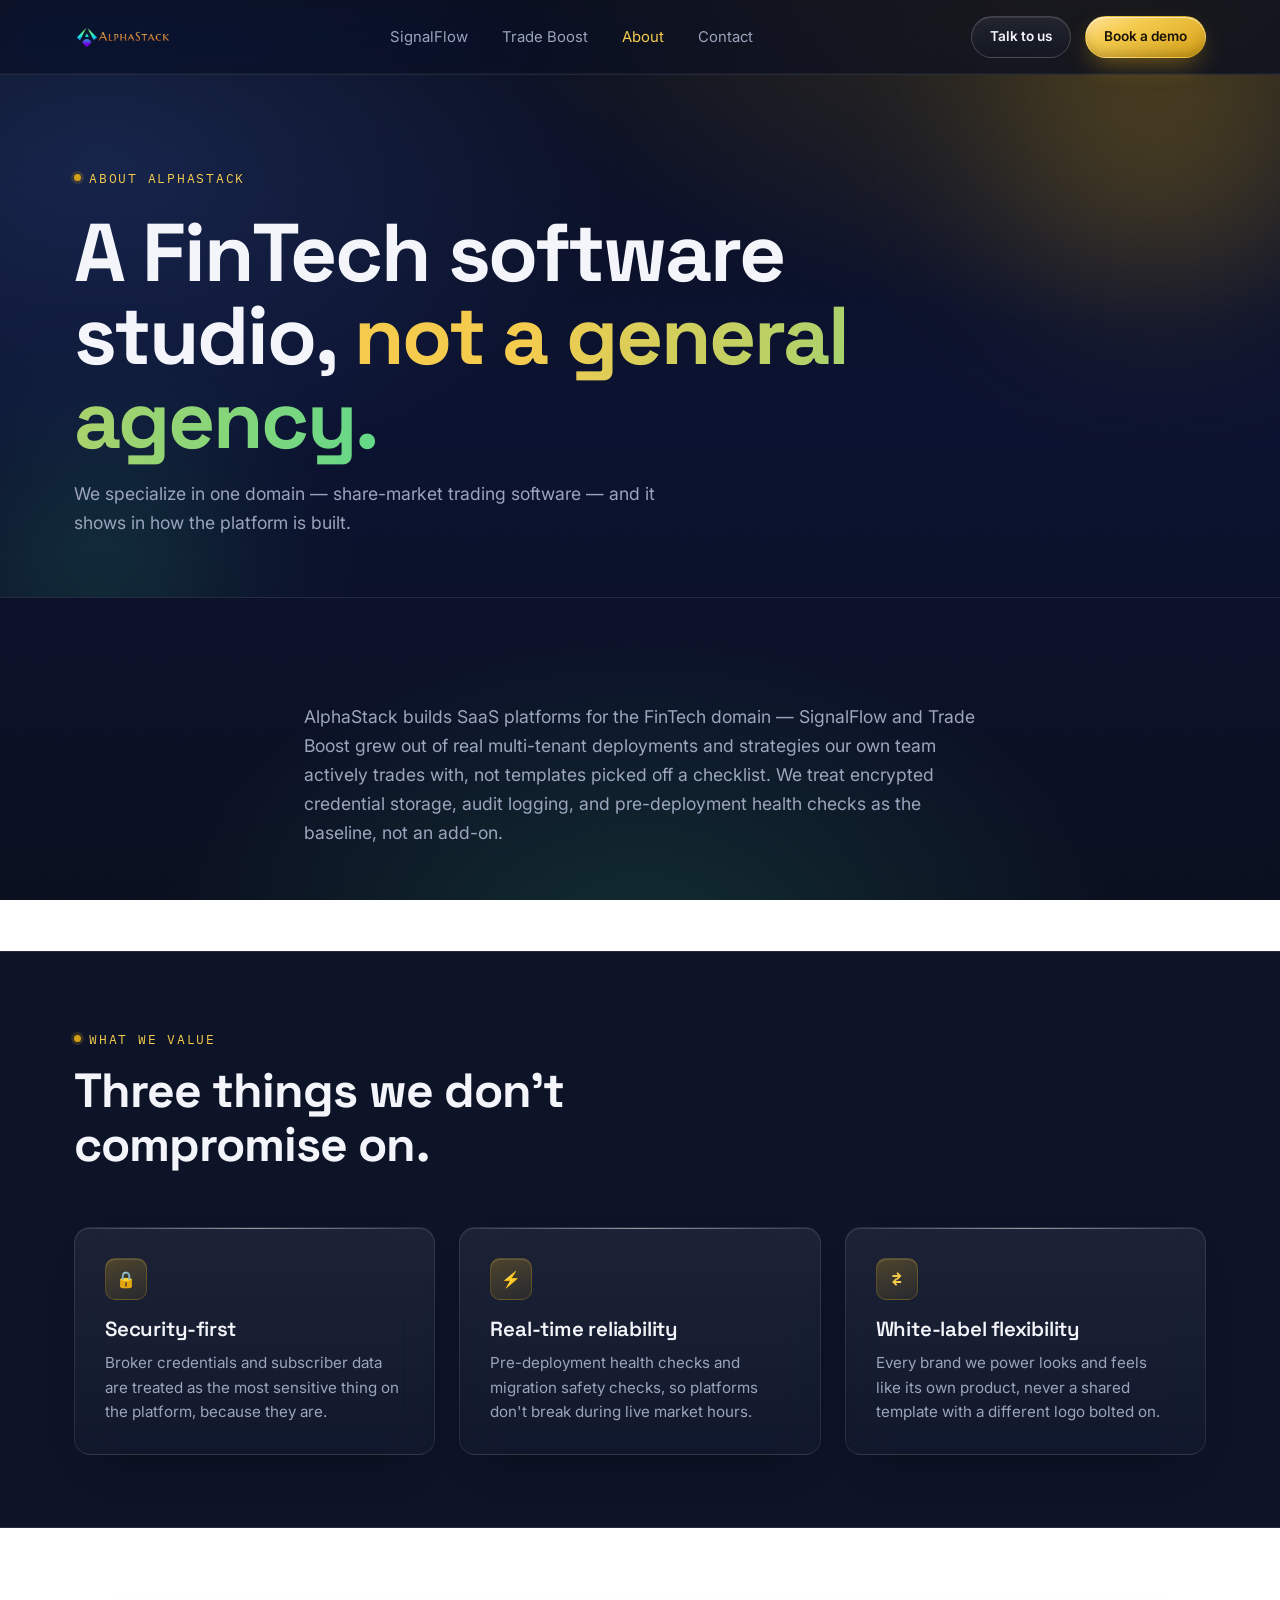
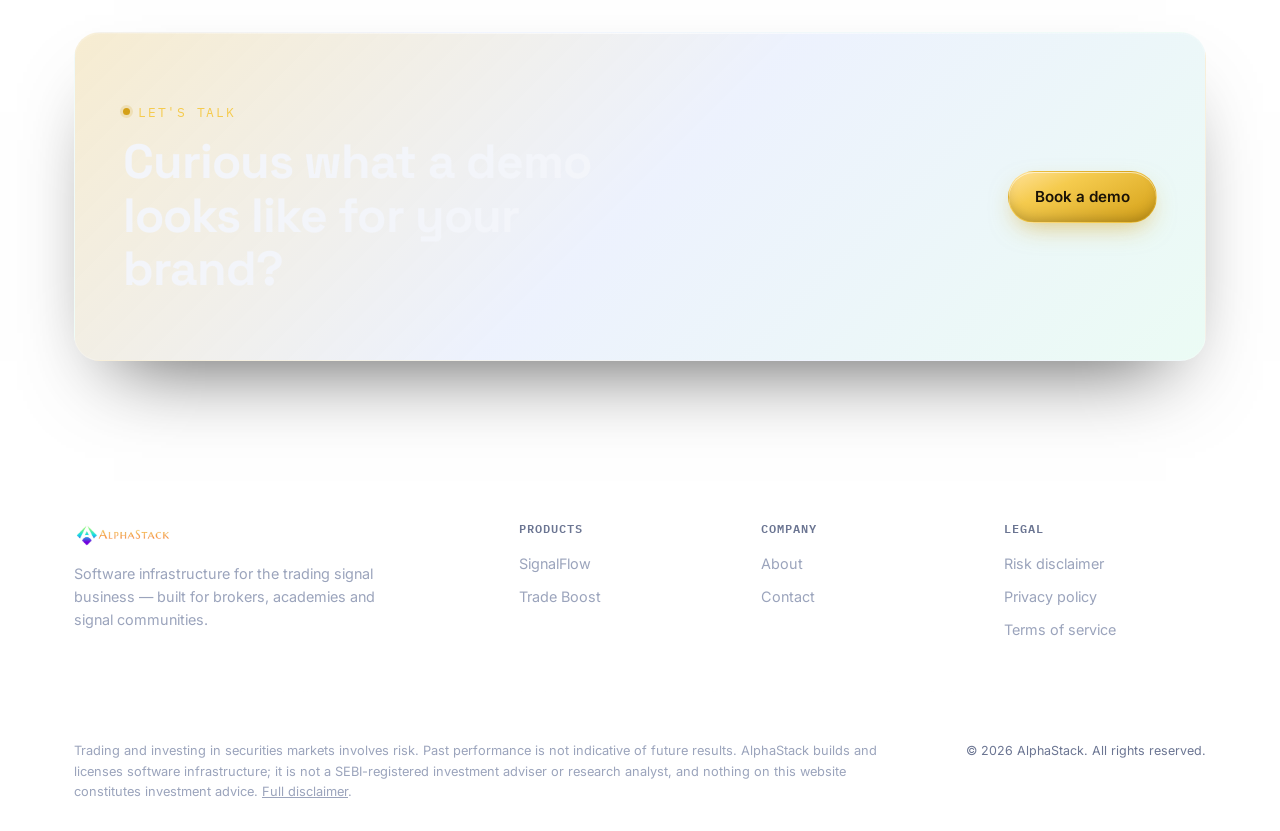
==== commit cb1b3df0: "Replace text brand-mark with the real AlphaStack logo, site-wide Swaps the placeholder gold "AS" bad" ====
--- a/about.html
+++ b/about.html
@@ -6,7 +6,7 @@
 <title>About AlphaStack</title>
 <meta name="description" content="AlphaStack is a FinTech software studio building white-label trading signal platforms for brokers and academies.">
 <link rel="canonical" href="https://alphastack-site.vercel.app/about.html">
-<link rel="icon" type="image/svg+xml" href="favicon.svg">
+<link rel="icon" type="image/png" href="images/alphastack-icon.png">
 <meta property="og:type" content="website">
 <meta property="og:title" content="About AlphaStack">
 <meta property="og:description" content="AlphaStack is a FinTech software studio building white-label trading signal platforms for brokers and academies.">
@@ -24,7 +24,7 @@
 
 <nav class="nav">
   <div class="wrap">
-    <a href="index.html" class="brand"><span class="brand-mark">AS</span> AlphaStack</a>
+    <a href="index.html" class="brand"><img src="images/AlphaStack-Horizontal-logo.png" alt="AlphaStack" class="brand-logo"></a>
     <ul class="nav-links">
       <li><a href="signalflow.html">SignalFlow</a></li>
       <li><a href="tradeboost.html">Trade Boost</a></li>
@@ -97,7 +97,7 @@
   <div class="wrap">
     <div class="footer-grid">
       <div>
-        <a href="index.html" class="brand" style="margin-bottom:14px; display:inline-flex;"><span class="brand-mark">AS</span> AlphaStack</a>
+        <a href="index.html" class="brand" style="margin-bottom:14px; display:inline-flex;"><img src="images/AlphaStack-Horizontal-logo.png" alt="AlphaStack" class="brand-logo"></a>
         <p style="color:var(--text-muted); font-size:.9rem; max-width:320px;">Software infrastructure for the trading signal business — built for brokers, academies and signal communities.</p>
       </div>
       <div>
--- a/style.css
+++ b/style.css
@@ -146,12 +146,7 @@
 }
 .nav .wrap{ display:flex; align-items:center; justify-content:space-between; height:74px; }
 .brand{ display:flex; align-items:center; gap:10px; font-family:var(--font-display); font-weight:600; font-size:1.15rem; }
-.brand-mark{
-  width:30px; height:30px; border-radius:8px;
-  background:linear-gradient(135deg, var(--gold-soft), var(--gold));
-  display:flex; align-items:center; justify-content:center;
-  color:#15100A; font-family:var(--font-mono); font-weight:700; font-size:14px;
-}
+.brand-logo{ height:26px; width:auto; display:block; }
 .nav-links{ display:flex; align-items:center; gap:34px; }
 .nav-links a{ font-size:.93rem; color:var(--text-muted); transition:color .2s; position:relative; }
 .nav-links a:hover{ color:var(--text); }
@@ -534,11 +529,28 @@
 .badge-row{ display:flex; gap:10px; flex-wrap:wrap; margin-top:22px; }
 .badge{ font-family:var(--font-mono); font-size:.72rem; color:var(--text-dim); border:1px solid var(--border); padding:6px 12px; border-radius:999px; }
 
+/* ---------- Video embed (responsive 16:9, glass card) ---------- */
+.video-embed{
+  background:linear-gradient(180deg, rgba(255,255,255,.07), rgba(255,255,255,.02));
+  backdrop-filter:blur(18px); -webkit-backdrop-filter:blur(18px);
+  border:1px solid var(--border-hi); border-radius:var(--radius);
+  padding:14px; position:relative; overflow:hidden;
+  box-shadow:inset 0 1px 0 rgba(255,255,255,.08), 0 20px 40px -28px rgba(0,0,0,.7);
+}
+.video-embed .ratio-box{
+  position:relative; width:100%; aspect-ratio:16/9;
+  border-radius:calc(var(--radius) - 6px); overflow:hidden; background:var(--bg-soft);
+}
+.video-embed iframe{ position:absolute; inset:0; width:100%; height:100%; border:0; display:block; }
+
 /* ---------- Product screenshots ---------- */
 .screenshot{ transition:transform .4s var(--ease); }
 .screenshot:hover{ transform:translateY(-6px); }
 .screenshot img{ width:100%; height:auto; }
 .screenshot-caption{ text-align:center; color:var(--text-dim); font-size:.85rem; margin-top:16px; }
+/* Force a shared aspect ratio across a row of screenshots with different native
+   dimensions, so they line up at the same height instead of each keeping its own. */
+.screenshot.equal-height img{ aspect-ratio:1600/1495; object-fit:cover; object-position:top; }
 .split-media{ display:grid; grid-template-columns:1fr 1fr; gap:56px; align-items:center; }
 @media (max-width:900px){ .split-media{ grid-template-columns:1fr; } }
 
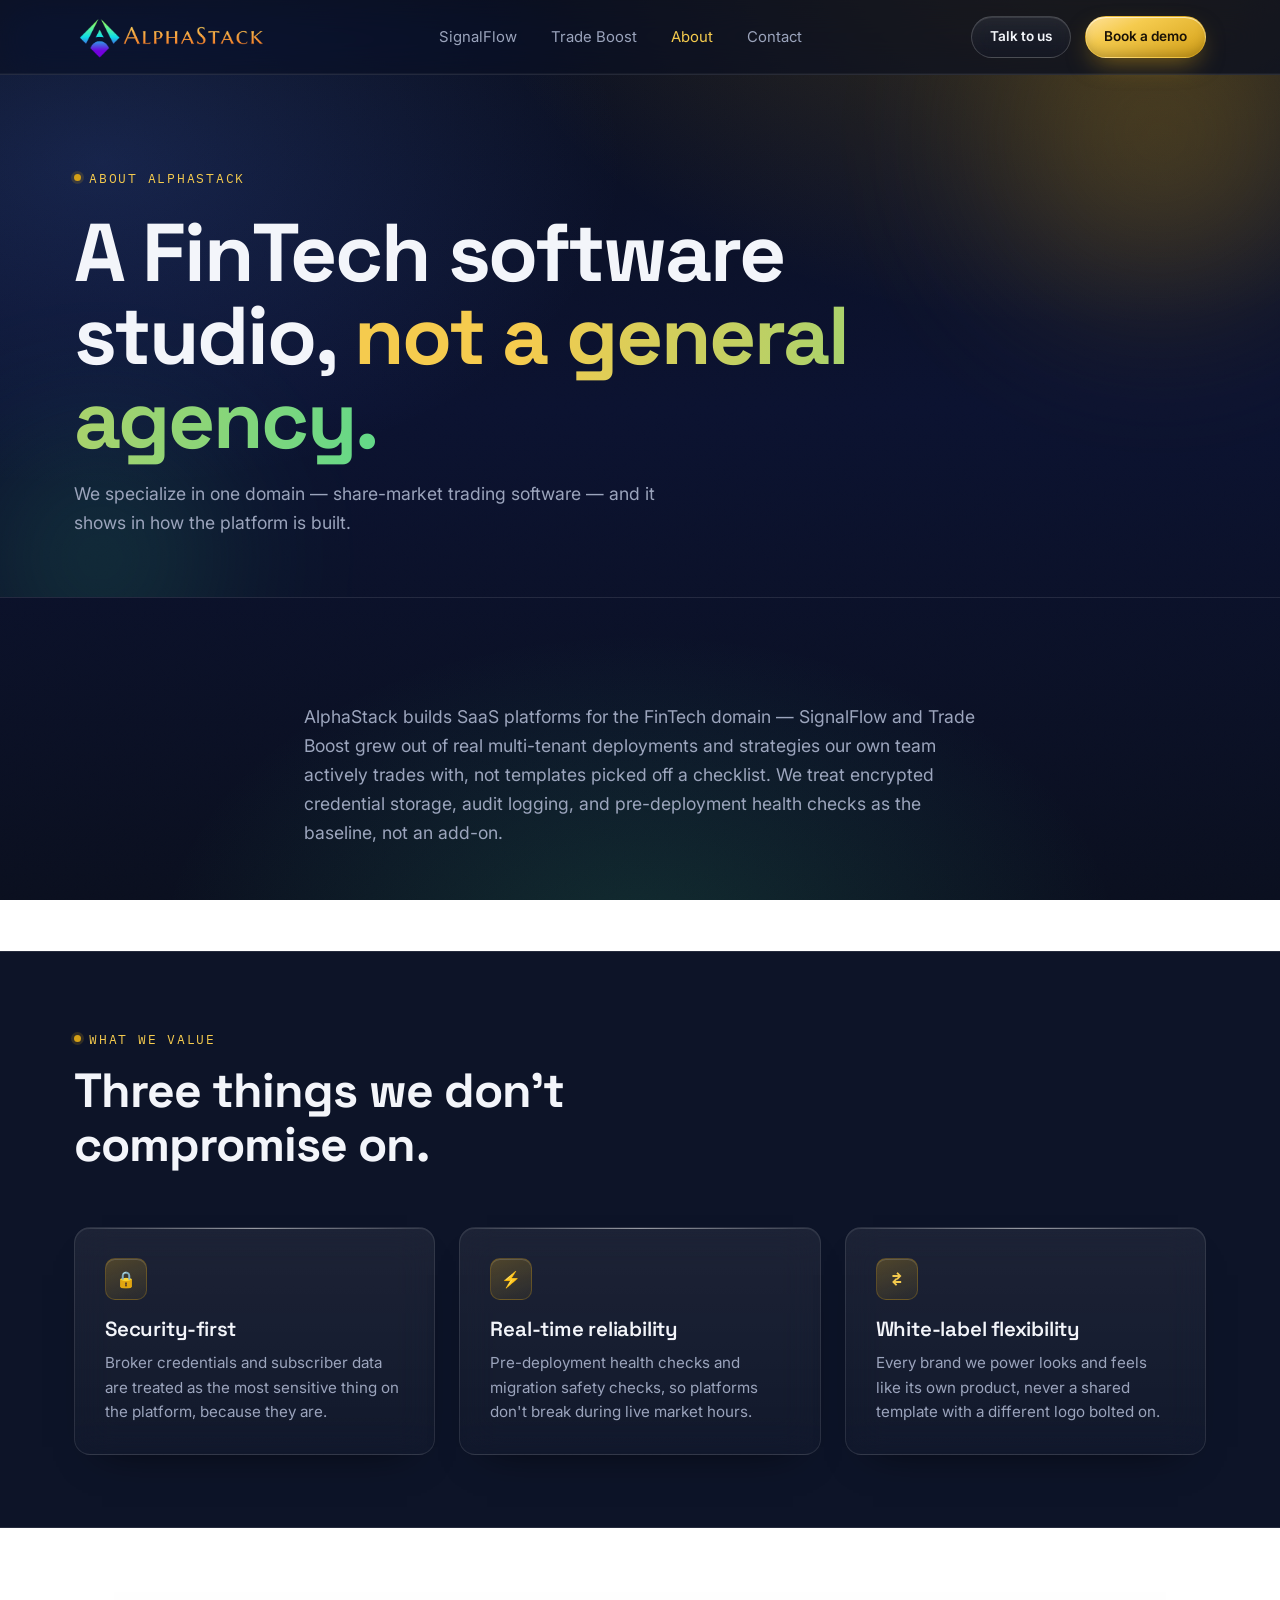
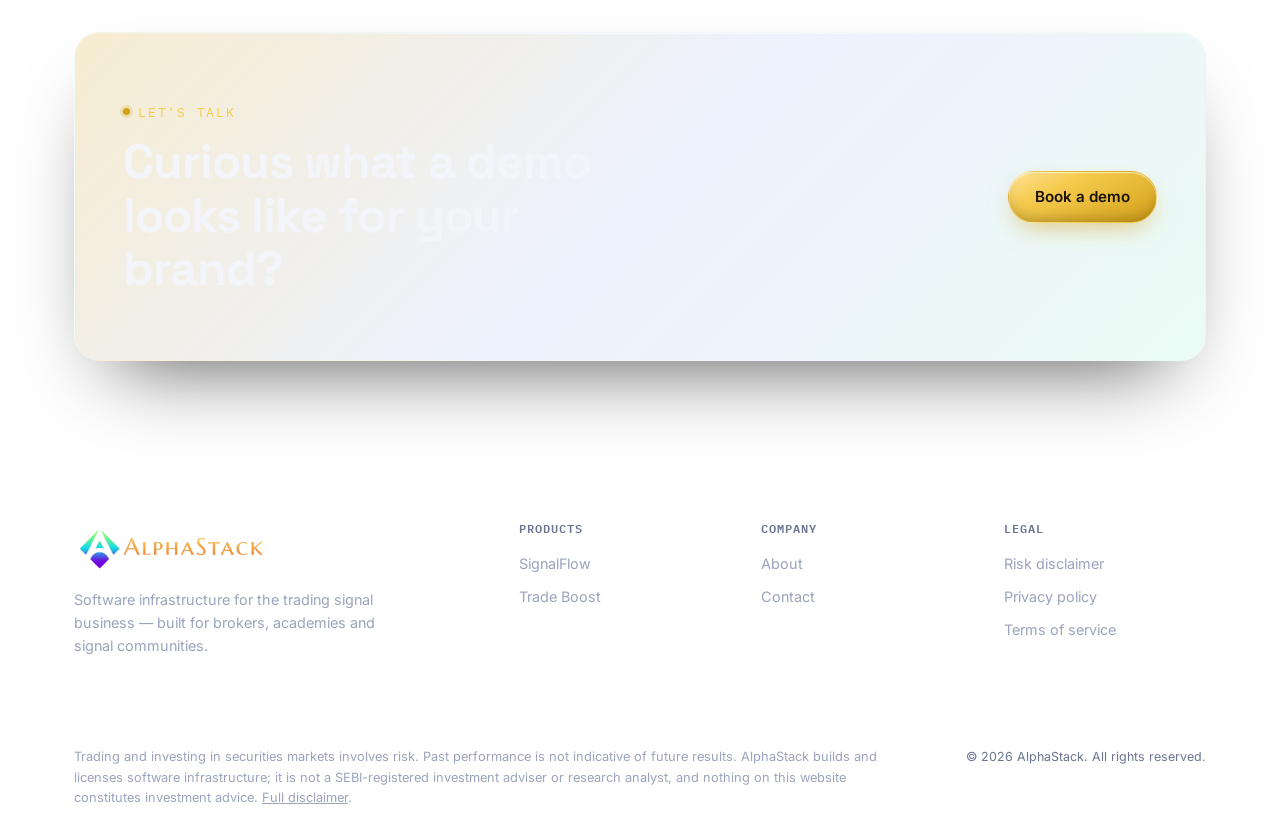
==== commit fdfb3e5d: "Point canonical/OG/sitemap URLs at the real domain, alphastack.in Now that GoDaddy hosting is set up" ====
--- a/about.html
+++ b/about.html
@@ -5,17 +5,17 @@
 <meta name="viewport" content="width=device-width, initial-scale=1.0">
 <title>About AlphaStack</title>
 <meta name="description" content="AlphaStack is a FinTech software studio building white-label trading signal platforms for brokers and academies.">
-<link rel="canonical" href="https://alphastack-site.vercel.app/about.html">
+<link rel="canonical" href="https://alphastack.in/about.html">
 <link rel="icon" type="image/png" href="images/alphastack-icon.png">
 <meta property="og:type" content="website">
 <meta property="og:title" content="About AlphaStack">
 <meta property="og:description" content="AlphaStack is a FinTech software studio building white-label trading signal platforms for brokers and academies.">
-<meta property="og:url" content="https://alphastack-site.vercel.app/about.html">
-<meta property="og:image" content="https://alphastack-site.vercel.app/logos/SignalFlow-Logo.png">
+<meta property="og:url" content="https://alphastack.in/about.html">
+<meta property="og:image" content="https://alphastack.in/logos/SignalFlow-Logo.png">
 <meta name="twitter:card" content="summary_large_image">
 <meta name="twitter:title" content="About AlphaStack">
 <meta name="twitter:description" content="AlphaStack is a FinTech software studio building white-label trading signal platforms for brokers and academies.">
-<meta name="twitter:image" content="https://alphastack-site.vercel.app/logos/SignalFlow-Logo.png">
+<meta name="twitter:image" content="https://alphastack.in/logos/SignalFlow-Logo.png">
 <link rel="preconnect" href="https://fonts.googleapis.com">
 <link href="https://fonts.googleapis.com/css2?family=Space+Grotesk:wght@500;600;700&family=Inter:wght@400;500;600;700&family=IBM+Plex+Mono:wght@400;500;600&display=swap" rel="stylesheet">
 <link rel="stylesheet" href="style.css">
--- a/style.css
+++ b/style.css
@@ -146,7 +146,7 @@
 }
 .nav .wrap{ display:flex; align-items:center; justify-content:space-between; height:74px; }
 .brand{ display:flex; align-items:center; gap:10px; font-family:var(--font-display); font-weight:600; font-size:1.15rem; }
-.brand-logo{ height:26px; width:auto; display:block; }
+.brand-logo{ height:52px; width:auto; display:block; }
 .nav-links{ display:flex; align-items:center; gap:34px; }
 .nav-links a{ font-size:.93rem; color:var(--text-muted); transition:color .2s; position:relative; }
 .nav-links a:hover{ color:var(--text); }
